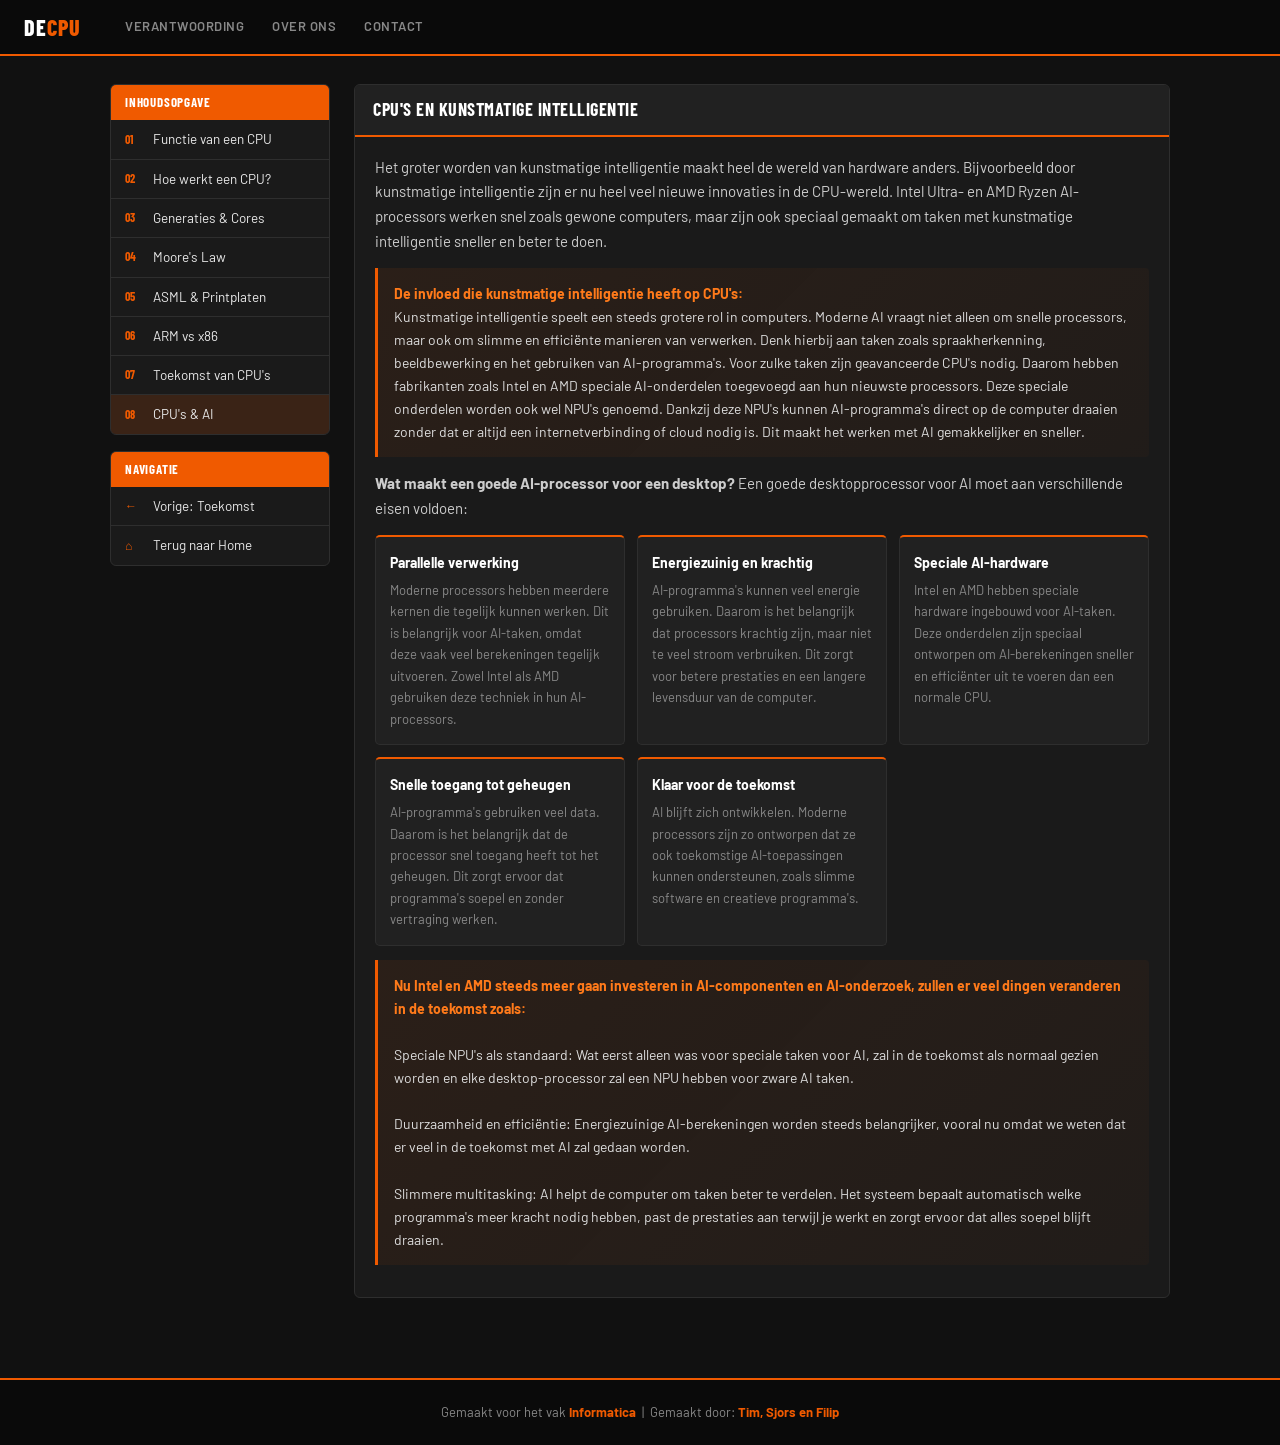
==== ai.html @ 3fb81363 "Website bestanden." ====
<!doctype html>
<html lang="nl">
  <head>
    <meta charset="UTF-8" />
    <meta name="viewport" content="width=device-width, initial-scale=1.0" />
    <title>CPU's &amp; AI</title>
    <link
      href="https://fonts.googleapis.com/css2?family=Barlow+Condensed:wght@400;600;700;800&family=Barlow:wght@400;500;600&display=swap"
      rel="stylesheet"
    />
    <link rel="stylesheet" href="style.css" />
    <link rel="icon" type="image/png" href="images/cpu.png" />
  </head>
  <body>
    <header id="topbar">
      <a href="index.html" class="logo">DE<span>CPU</span></a>
      <nav>
        <a href="verantwoording.html">Verantwoording</a>
        <a href="overons.html">Over Ons</a>
        <a href="contact.html">Contact</a>
      </nav>
      <button
        class="hamburger"
        onclick="this.previousElementSibling.classList.toggle('open')"
      >
        <span></span>
        <span></span>
        <span></span>
      </button>
    </header>

    <div class="page-wrap">
      <aside>
        <div class="side-box">
          <div class="side-box-title">Inhoudsopgave</div>
          <ul>
            <li>
              <a href="functie.html"
                ><span class="num">01</span>Functie van een CPU</a
              >
            </li>
            <li>
              <a href="werking.html"
                ><span class="num">02</span>Hoe werkt een CPU?</a
              >
            </li>
            <li>
              <a href="generaties.html"
                ><span class="num">03</span>Generaties &amp; Cores</a
              >
            </li>
            <li>
              <a href="moore.html"><span class="num">04</span>Moore's Law</a>
            </li>
            <li>
              <a href="asml.html"
                ><span class="num">05</span>ASML &amp; Printplaten</a
              >
            </li>
            <li>
              <a href="arm.html"><span class="num">06</span>ARM vs x86</a>
            </li>
            <li>
              <a href="toekomst.html"
                ><span class="num">07</span>Toekomst van CPU's</a
              >
            </li>
            <li class="active">
              <a href="ai.html"><span class="num">08</span>CPU's &amp; AI</a>
            </li>
          </ul>
        </div>
        <div class="side-box">
          <div class="side-box-title">Navigatie</div>
          <ul>
            <li>
              <a href="toekomst.html"
                ><span class="num">←</span>Vorige: Toekomst</a
              >
            </li>
            <li>
              <a href="index.html"><span class="num">⌂</span>Terug naar Home</a>
            </li>
          </ul>
        </div>
      </aside>

      <main>
        <div class="section-card" id="contact">
          <div class="section-header">
            <h2>CPU's en Kunstmatige Intelligentie</h2>
          </div>
          <div class="section-body">
            <p>
              Het groter worden van kunstmatige intelligentie maakt heel de
              wereld van hardware anders. Bijvoorbeeld door kunstmatige
              intelligentie zijn er nu heel veel nieuwe innovaties in de
              CPU-wereld. Intel Ultra- en AMD Ryzen AI-processors werken snel
              zoals gewone computers, maar zijn ook speciaal gemaakt om taken
              met kunstmatige intelligentie sneller en beter te doen.
            </p>

            <div class="highlight">
              <strong
                >De invloed die kunstmatige intelligentie heeft op
                CPU's:</strong
              ><br />
              Kunstmatige intelligentie speelt een steeds grotere rol in
              computers. Moderne AI vraagt niet alleen om snelle processors,
              maar ook om slimme en efficiënte manieren van verwerken. Denk
              hierbij aan taken zoals spraakherkenning, beeldbewerking en het
              gebruiken van AI-programma's. Voor zulke taken zijn geavanceerde
              CPU's nodig. Daarom hebben fabrikanten zoals Intel en AMD speciale
              AI-onderdelen toegevoegd aan hun nieuwste processors. Deze
              speciale onderdelen worden ook wel NPU's genoemd. Dankzij deze
              NPU's kunnen AI-programma's direct op de computer draaien zonder
              dat er altijd een internetverbinding of cloud nodig is. Dit maakt
              het werken met AI gemakkelijker en sneller.
            </div>

            <p>
              <strong
                >Wat maakt een goede AI-processor voor een desktop?</strong
              >
              Een goede desktopprocessor voor AI moet aan verschillende eisen
              voldoen:
            </p>

            <div class="ai-grid">
              <div class="ai-card">
                <h4>Parallelle verwerking</h4>
                <p>
                  Moderne processors hebben meerdere kernen die tegelijk kunnen
                  werken. Dit is belangrijk voor AI-taken, omdat deze vaak veel
                  berekeningen tegelijk uitvoeren. Zowel Intel als AMD gebruiken
                  deze techniek in hun AI-processors.
                </p>
              </div>
              <div class="ai-card">
                <h4>Energiezuinig en krachtig</h4>
                <p>
                  AI-programma's kunnen veel energie gebruiken. Daarom is het
                  belangrijk dat processors krachtig zijn, maar niet te veel
                  stroom verbruiken. Dit zorgt voor betere prestaties en een
                  langere levensduur van de computer.
                </p>
              </div>
              <div class="ai-card">
                <h4>Speciale AI-hardware</h4>
                <p>
                  Intel en AMD hebben speciale hardware ingebouwd voor AI-taken.
                  Deze onderdelen zijn speciaal ontworpen om AI-berekeningen
                  sneller en efficiënter uit te voeren dan een normale CPU.
                </p>
              </div>
              <div class="ai-card">
                <h4>Snelle toegang tot geheugen</h4>
                <p>
                  AI-programma's gebruiken veel data. Daarom is het belangrijk
                  dat de processor snel toegang heeft tot het geheugen. Dit
                  zorgt ervoor dat programma's soepel en zonder vertraging
                  werken.
                </p>
              </div>
              <div class="ai-card">
                <h4>Klaar voor de toekomst</h4>
                <p>
                  AI blijft zich ontwikkelen. Moderne processors zijn zo
                  ontworpen dat ze ook toekomstige AI-toepassingen kunnen
                  ondersteunen, zoals slimme software en creatieve programma's.
                </p>
              </div>
            </div>

            <div class="highlight" style="margin-top: 14px">
              <strong
                >Nu Intel en AMD steeds meer gaan investeren in AI-componenten
                en AI-onderzoek, zullen er veel dingen veranderen in de toekomst
                zoals:</strong
              ><br /><br />
              Speciale NPU's als standaard: Wat eerst alleen was voor speciale
              taken voor AI, zal in de toekomst als normaal gezien worden en
              elke desktop-processor zal een NPU hebben voor zware AI taken.<br /><br />
              Duurzaamheid en efficiëntie: Energiezuinige AI-berekeningen worden
              steeds belangrijker, vooral nu omdat we weten dat er veel in de
              toekomst met AI zal gedaan worden.<br /><br />
              Slimmere multitasking: AI helpt de computer om taken beter te
              verdelen. Het systeem bepaalt automatisch welke programma's meer
              kracht nodig hebben, past de prestaties aan terwijl je werkt en
              zorgt ervoor dat alles soepel blijft draaien.
            </div>
          </div>
        </div>
      </main>
    </div>

    <footer>
      Gemaakt voor het vak <strong>Informatica</strong> &nbsp;|&nbsp; Gemaakt
      door: <strong>Tim, Sjors en Filip</strong>
    </footer>
  </body>
</html>
---- style.css ----
:root {
  --bg: #111111;
  --surface: #1a1a1a;
  --card: #212121;
  --border: #2e2e2e;
  --orange: #f05a00;
  --orange2: #ff7a1a;
  --orange-glow: rgba(240, 90, 0, 0.15);
  --text: #e8e8e8;
  --muted: #888;
  --white: #ffffff;
}

* {
  margin: 0;
  padding: 0;
  box-sizing: border-box;
}

body {
  background: var(--bg);
  color: var(--text);
  font-family: "Barlow", sans-serif;
  font-size: 15px;
  line-height: 1.65;
}

/* ── TOP BAR ── */
#topbar {
  background: #0a0a0a;
  border-bottom: 2px solid var(--orange);
  padding: 0 24px;
  display: flex;
  align-items: center;
  height: 56px;
  position: sticky;
  top: 0;
  z-index: 100;
  gap: 32px;
}
#topbar .logo {
  font-family: "Barlow Condensed", sans-serif;
  font-weight: 800;
  font-size: 22px;
  color: var(--white);
  text-transform: uppercase;
  letter-spacing: 1px;
  flex-shrink: 0;
  text-decoration: none;
}
#topbar .logo span {
  color: var(--orange);
}
nav {
  display: flex;
  gap: 4px;
  flex-wrap: wrap;
}
nav a {
  color: var(--muted);
  text-decoration: none;
  font-size: 13px;
  font-weight: 600;
  padding: 6px 12px;
  border-radius: 4px;
  text-transform: uppercase;
  letter-spacing: 0.5px;
  transition: all 0.2s;
}
nav a:hover,
nav a.active {
  color: var(--orange);
  background: var(--orange-glow);
}
.active {
  color: var(--orange);
  background: var(--orange-glow);
}

/* ── HERO ── */
#hero {
  background: linear-gradient(135deg, #0f0f0f 0%, #1a0d00 60%, #0f0f0f 100%);
  border-bottom: 1px solid var(--border);
  padding: 48px 24px 40px;
  text-align: center;
  position: relative;
  overflow: hidden;
}
#hero::before {
  content: "";
  position: absolute;
  inset: 0;
  background: radial-gradient(
    ellipse 70% 60% at 50% 100%,
    rgba(240, 90, 0, 0.18) 0%,
    transparent 70%
  );
  pointer-events: none;
}
#hero h1 {
  font-family: "Barlow Condensed", sans-serif;
  font-weight: 800;
  font-size: clamp(36px, 6vw, 64px);
  text-transform: uppercase;
  letter-spacing: 2px;
  line-height: 1;
  color: var(--white);
  position: relative;
}
#hero h1 span {
  color: var(--orange);
}
#hero p {
  max-width: 700px;
  margin: 18px auto 0;
  color: #b0b0b0;
  font-size: 15px;
  position: relative;
}

/* ── LAYOUT ── */
.page-wrap {
  max-width: 1100px;
  margin: 0 auto;
  padding: 28px 20px 60px;
  display: grid;
  grid-template-columns: 220px 1fr;
  gap: 24px;
  align-items: start;
}

.page-wrap.no-sidebar {
  grid-template-columns: 1fr;
  max-width: 700px;
}

/* ── SIDEBAR ── */
aside {
  position: sticky;
  top: 72px;
}
.side-box {
  background: var(--surface);
  border: 1px solid var(--border);
  border-radius: 6px;
  overflow: hidden;
  margin-bottom: 16px;
}
.side-box-title {
  background: var(--orange);
  color: #fff;
  font-family: "Barlow Condensed", sans-serif;
  font-weight: 700;
  font-size: 13px;
  letter-spacing: 0.8px;
  text-transform: uppercase;
  padding: 7px 14px;
}
.side-box ul {
  list-style: none;
}
.side-box ul li a {
  display: flex;
  align-items: center;
  gap: 8px;
  padding: 8px 14px;
  color: var(--text);
  text-decoration: none;
  font-size: 13.5px;
  border-bottom: 1px solid var(--border);
  transition:
    background 0.15s,
    color 0.15s;
}
.side-box ul li:last-child a {
  border-bottom: none;
}
.side-box ul li a:hover {
  background: var(--orange-glow);
  color: var(--orange2);
}
.side-box ul li a .num {
  font-family: "Barlow Condensed", sans-serif;
  font-weight: 700;
  color: var(--orange);
  font-size: 12px;
  min-width: 20px;
}

/* ── MAIN CONTENT ── */
main {
  min-width: 0;
}

/* section cards */
.section-card {
  background: var(--surface);
  border: 1px solid var(--border);
  border-radius: 6px;
  margin-bottom: 20px;
  overflow: hidden;
  animation: fadeUp 0.4s ease both;
}
@keyframes fadeUp {
  from {
    opacity: 0;
    transform: translateY(12px);
  }
  to {
    opacity: 1;
    transform: translateY(0);
  }
}
.section-card:nth-child(2) {
  animation-delay: 0.05s;
}
.section-card:nth-child(3) {
  animation-delay: 0.1s;
}
.section-card:nth-child(4) {
  animation-delay: 0.15s;
}
.section-card:nth-child(5) {
  animation-delay: 0.2s;
}
.section-card:nth-child(6) {
  animation-delay: 0.25s;
}
.section-card:nth-child(7) {
  animation-delay: 0.3s;
}
.section-card:nth-child(8) {
  animation-delay: 0.35s;
}

.section-header {
  background: var(--card);
  border-bottom: 2px solid var(--orange);
  padding: 10px 18px;
  display: flex;
  align-items: center;
  gap: 10px;
}
.section-header h2 {
  font-family: "Barlow Condensed", sans-serif;
  font-weight: 700;
  font-size: 18px;
  letter-spacing: 0.5px;
  text-transform: uppercase;
  color: var(--white);
}

.section-body {
  padding: 18px 20px;
}
.section-body p {
  margin-bottom: 12px;
  color: #ccc;
}
.section-body p:last-child {
  margin-bottom: 0;
}

/* highlight box */
.highlight {
  background: linear-gradient(
    135deg,
    rgba(240, 90, 0, 0.08),
    rgba(240, 90, 0, 0.03)
  );
  border-left: 3px solid var(--orange);
  border-radius: 0 4px 4px 0;
  padding: 14px 16px;
  margin: 14px 0;
  color: #ddd;
  font-size: 14px;
}
.highlight strong {
  color: var(--orange2);
}

/* info grid */
.info-grid {
  display: grid;
  grid-template-columns: repeat(auto-fit, minmax(180px, 1fr));
  gap: 12px;
  margin-top: 14px;
}
.info-tile {
  background: var(--card);
  border: 1px solid var(--border);
  border-radius: 5px;
  padding: 14px;
}
.info-tile .tile-label {
  font-size: 11px;
  text-transform: uppercase;
  letter-spacing: 0.6px;
  color: var(--orange);
  font-weight: 700;
  margin-bottom: 6px;
}
.info-tile .tile-value {
  font-family: "Barlow Condensed", sans-serif;
  font-size: 17px;
  font-weight: 700;
  color: var(--white);
}
.info-tile p {
  font-size: 13px;
  color: var(--muted);
  margin-top: 4px;
}

/* steps */
.steps {
  margin-top: 14px;
}
.step {
  display: flex;
  gap: 14px;
  margin-bottom: 12px;
  align-items: flex-start;
}
.step-num {
  background: var(--orange);
  color: #fff;
  font-family: "Barlow Condensed", sans-serif;
  font-weight: 800;
  font-size: 16px;
  width: 30px;
  height: 30px;
  border-radius: 4px;
  display: flex;
  align-items: center;
  justify-content: center;
  flex-shrink: 0;
  margin-top: 2px;
}
.step-text strong {
  color: var(--white);
  display: block;
  margin-bottom: 2px;
  font-size: 14px;
}
.step-text span {
  color: var(--muted);
  font-size: 13px;
}

/* comparison table */
.cmp-table {
  width: 100%;
  border-collapse: collapse;
  margin-top: 14px;
  font-size: 13.5px;
}
.cmp-table th {
  background: var(--orange);
  color: #fff;
  font-family: "Barlow Condensed", sans-serif;
  text-transform: uppercase;
  font-size: 13px;
  letter-spacing: 0.5px;
  padding: 9px 14px;
  text-align: left;
}
.cmp-table td {
  padding: 9px 14px;
  border-bottom: 1px solid var(--border);
  color: #ccc;
}
.cmp-table tr:last-child td {
  border-bottom: none;
}
.cmp-table tr:nth-child(even) td {
  background: rgba(255, 255, 255, 0.02);
}
.cmp-table .tag {
  display: inline-block;
  background: var(--orange-glow);
  color: var(--orange2);
  font-size: 11px;
  font-weight: 700;
  padding: 2px 8px;
  border-radius: 3px;
  border: 1px solid rgba(240, 90, 0, 0.3);
  letter-spacing: 0.5px;
}
.cmp-table .tag.alt {
  background: rgba(80, 180, 255, 0.08);
  color: #60b8ff;
  border-color: rgba(80, 180, 255, 0.25);
}

/* moore timeline */
.timeline {
  margin-top: 16px;
  position: relative;
  padding-left: 28px;
}
.timeline::before {
  content: "";
  position: absolute;
  left: 5px;
  top: 8px;
  bottom: 8px;
  width: 2px;
  background: var(--orange);
  filter: brightness(0.4);
}
.tl-item {
  position: relative;
  margin-bottom: 16px;
}
.tl-dot {
  position: absolute;
  left: -28px;
  top: 4px;
  width: 12px;
  height: 12px;
  background: var(--orange);
  border-radius: 2px;
  border: 1px solid rgb(68, 27, 0);
  outline: 4px solid var(--surface);
}
.tl-year {
  font-family: "Barlow Condensed", sans-serif;
  font-weight: 700;
  color: var(--orange);
  font-size: 14px;
}
.tl-text {
  font-size: 13.5px;
  color: #bbb;
}

/* AI feature cards */
.ai-grid {
  display: grid;
  grid-template-columns: repeat(auto-fit, minmax(200px, 1fr));
  gap: 12px;
  margin-top: 14px;
}
.ai-card {
  background: var(--card);
  border: 1px solid var(--border);
  border-radius: 5px;
  padding: 14px;
  border-top: 2px solid var(--orange);
}
.ai-card h4 {
  color: var(--white);
  font-size: 14px;
  margin-bottom: 6px;
}
.ai-card p {
  font-size: 13px;
  color: var(--muted);
  margin: 0;
}

/* footer */
footer {
  background: #0a0a0a;
  border-top: 2px solid var(--orange);
  text-align: center;
  padding: 22px;
  color: var(--muted);
  font-size: 13px;
}
footer strong {
  color: var(--orange);
}

@media (max-width: 700px) {
  .page-wrap {
    grid-template-columns: 1fr;
  }
  aside {
    position: static;
  }
}
/* Nav cards op homepage */
a.nav-card {
  text-decoration: none;
  display: block;
  transition:
    border-color 0.2s,
    transform 0.15s;
}
a.nav-card:hover {
  border-color: var(--orange);
  transform: translateY(-2px);
}
a.nav-card h4 {
  color: var(--white);
}
a.nav-card p {
  color: var(--muted);
}

/* Footer email link */
footer a {
  color: var(--orange2);
  text-decoration: none;
}
footer a:hover {
  text-decoration: underline;
}

/* Nav cards op homepage */
a.nav-card {
  text-decoration: none;
  display: block;
  transition:
    border-color 0.2s,
    transform 0.15s;
}
a.nav-card:hover {
  border-color: var(--orange);
  transform: translateY(-2px);
}
a.nav-card h4 {
  color: var(--white);
}
a.nav-card p {
  color: var(--muted);
}

/* Footer email link */
footer a {
  color: var(--orange2);
  text-decoration: none;
}
footer a:hover {
  text-decoration: underline;
}

/* Sticky footer fix */
body {
  display: flex;
  flex-direction: column;
  min-height: 100vh;
}
.page-wrap {
  flex: 1;
}

/* Hero twee kolommen met afbeelding */
.hero-inner {
  display: flex;
  align-items: center;
  justify-content: center;
  gap: 40px;
  max-width: 1100px;
  margin: 0 auto;
}
.hero-text {
  flex: 1;
  text-align: left;
}
.hero-text .badge-row {
  justify-content: flex-start;
}
.hero-image {
  flex-shrink: 0;
}
.hero-image img {
  width: 260px;
  height: auto;
  filter: drop-shadow(0 8px 32px rgba(240, 90, 0, 0.25));
  animation: floatImg 4s ease-in-out infinite;
}
@keyframes floatImg {
  0%,
  100% {
    transform: translateY(0);
  }
  50% {
    transform: translateY(-10px);
  }
}
@media (max-width: 700px) {
  .hero-inner {
    flex-direction: column;
    text-align: center;
  }
  .hero-text {
    text-align: center;
  }
  .hero-text .badge-row {
    justify-content: center;
  }
  .hero-image img {
    width: 180px;
  }
}
/* Hamburger menu */
.hamburger {
  display: none;
  flex-direction: column;
  gap: 5px;
  cursor: pointer;
  margin-left: auto;
  padding: 6px;
  background: none;
  border: none;
}
.hamburger span {
  display: block;
  width: 24px;
  height: 2px;
  background: var(--text);
  border-radius: 2px;
  transition: all 0.3s;
}
@media (max-width: 700px) {
  .hamburger {
    display: flex;
  }
  nav {
    display: none;
    flex-direction: column;
    position: absolute;
    top: 56px;
    left: 0;
    right: 0;
    background: #0a0a0a;
    border-bottom: 2px solid var(--orange);
    padding: 10px 0;
    z-index: 99;
  }
  nav.open {
    display: flex;
  }
  nav a {
    padding: 10px 24px;
    border-radius: 0;
  }
  #topbar {
    position: relative;
  }
}

/* Contact formulier */
.contact-form {
  margin-top: 20px;
  display: flex;
  flex-direction: column;
  gap: 16px;
}
.form-group {
  display: flex;
  flex-direction: column;
  gap: 6px;
}
.form-group label {
  font-size: 13px;
  font-weight: 600;
  text-transform: uppercase;
  letter-spacing: 0.5px;
  color: var(--orange);
}
.form-group input,
.form-group textarea {
  background: var(--card);
  border: 1px solid var(--border);
  border-radius: 5px;
  padding: 10px 14px;
  color: var(--text);
  font-family: "Barlow", sans-serif;
  font-size: 14px;
  transition: border-color 0.2s;
  resize: vertical;
}
.form-group input:focus,
.form-group textarea:focus {
  outline: none;
  border-color: var(--orange);
}
.form-group input::placeholder,
.form-group textarea::placeholder {
  color: var(--muted);
}
.submit-btn {
  align-self: flex-start;
  background: var(--orange);
  color: #fff;
  border: none;
  border-radius: 5px;
  padding: 10px 28px;
  font-family: "Barlow Condensed", sans-serif;
  font-size: 16px;
  font-weight: 700;
  letter-spacing: 0.5px;
  text-transform: uppercase;
  cursor: pointer;
  transition:
    background 0.2s,
    transform 0.15s;
}
.submit-btn:hover {
  background: var(--orange2);
  transform: translateY(-2px);
}
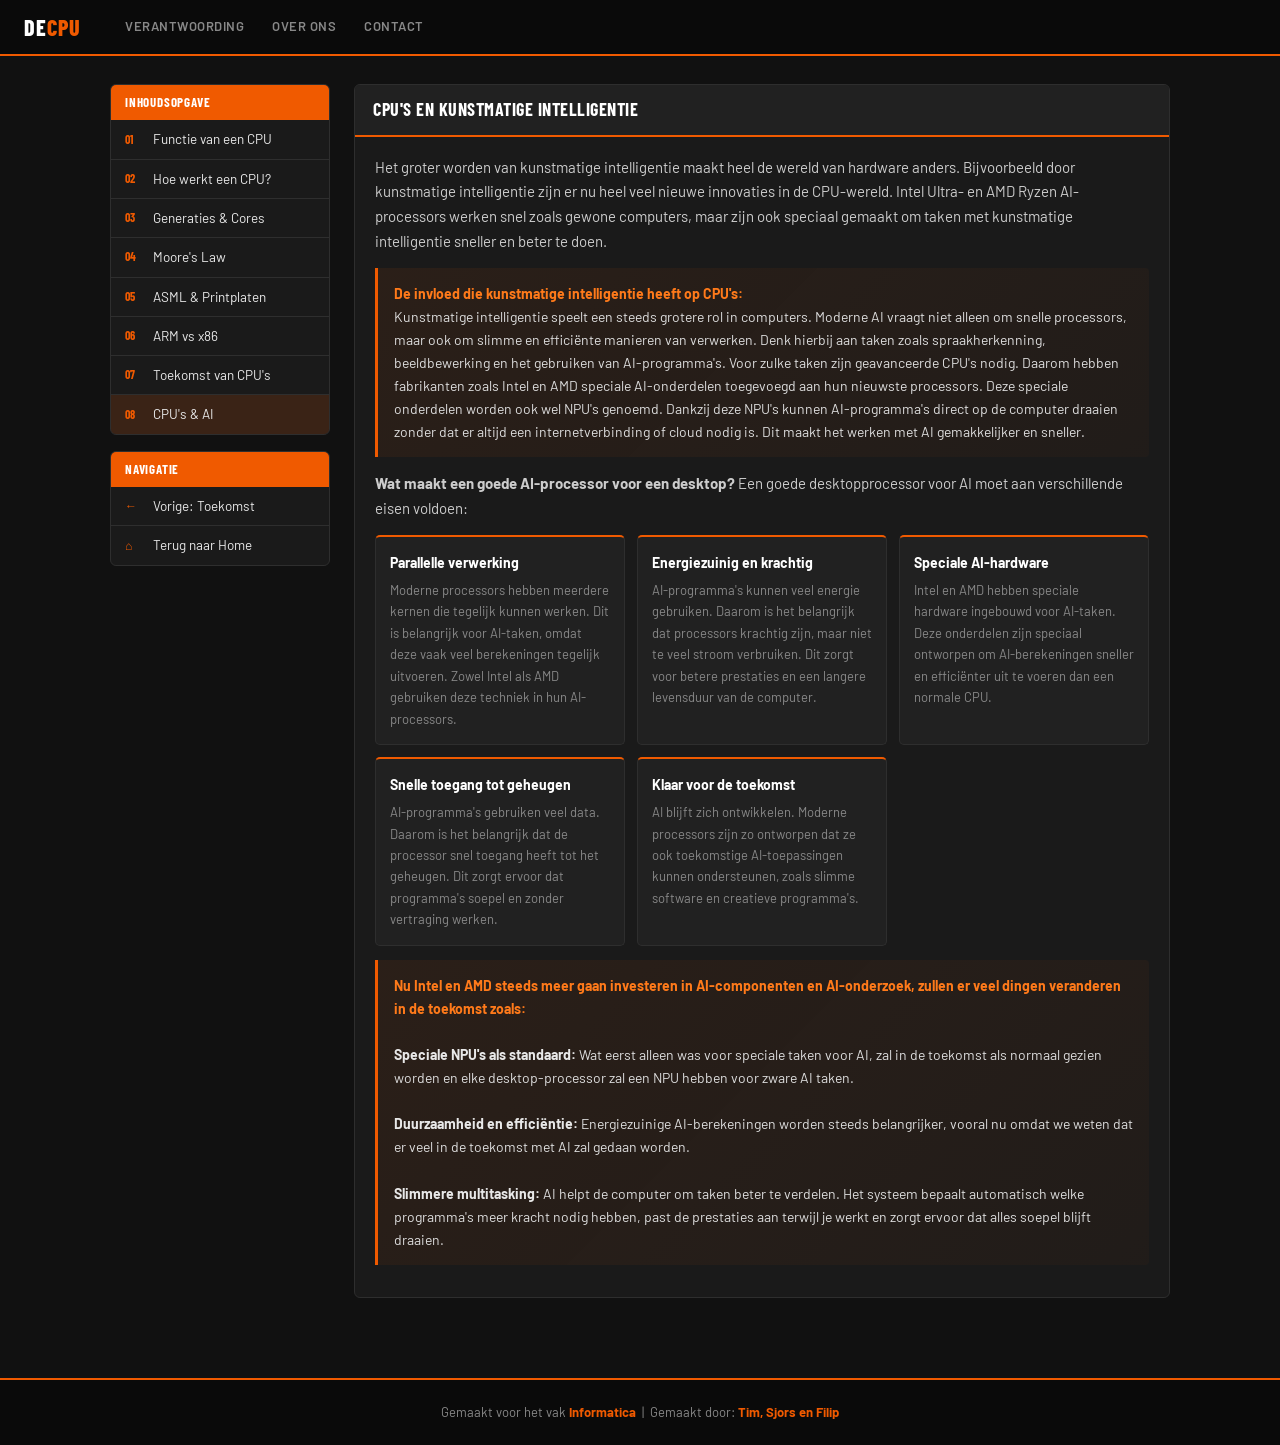
==== commit 2b09c115: "Add files via upload" ====
--- a/ai.html
+++ b/ai.html
@@ -178,16 +178,23 @@
                 en AI-onderzoek, zullen er veel dingen veranderen in de toekomst
                 zoals:</strong
               ><br /><br />
-              Speciale NPU's als standaard: Wat eerst alleen was voor speciale
-              taken voor AI, zal in de toekomst als normaal gezien worden en
-              elke desktop-processor zal een NPU hebben voor zware AI taken.<br /><br />
-              Duurzaamheid en efficiëntie: Energiezuinige AI-berekeningen worden
-              steeds belangrijker, vooral nu omdat we weten dat er veel in de
-              toekomst met AI zal gedaan worden.<br /><br />
-              Slimmere multitasking: AI helpt de computer om taken beter te
-              verdelen. Het systeem bepaalt automatisch welke programma's meer
-              kracht nodig hebben, past de prestaties aan terwijl je werkt en
-              zorgt ervoor dat alles soepel blijft draaien.
+              <strong style="color: var(--text)"
+                >Speciale NPU's als standaard:</strong
+              >
+              Wat eerst alleen was voor speciale taken voor AI, zal in de
+              toekomst als normaal gezien worden en elke desktop-processor zal
+              een NPU hebben voor zware AI taken.<br /><br />
+              <strong style="color: var(--text)"
+                >Duurzaamheid en efficiëntie:</strong
+              >
+              Energiezuinige AI-berekeningen worden steeds belangrijker, vooral
+              nu omdat we weten dat er veel in de toekomst met AI zal gedaan
+              worden.<br /><br />
+              <strong style="color: var(--text)">Slimmere multitasking:</strong>
+              AI helpt de computer om taken beter te verdelen. Het systeem
+              bepaalt automatisch welke programma's meer kracht nodig hebben,
+              past de prestaties aan terwijl je werkt en zorgt ervoor dat alles
+              soepel blijft draaien.
             </div>
           </div>
         </div>
--- a/style.css
+++ b/style.css
@@ -279,39 +279,6 @@
   color: var(--orange2);
 }
 
-/* info grid */
-.info-grid {
-  display: grid;
-  grid-template-columns: repeat(auto-fit, minmax(180px, 1fr));
-  gap: 12px;
-  margin-top: 14px;
-}
-.info-tile {
-  background: var(--card);
-  border: 1px solid var(--border);
-  border-radius: 5px;
-  padding: 14px;
-}
-.info-tile .tile-label {
-  font-size: 11px;
-  text-transform: uppercase;
-  letter-spacing: 0.6px;
-  color: var(--orange);
-  font-weight: 700;
-  margin-bottom: 6px;
-}
-.info-tile .tile-value {
-  font-family: "Barlow Condensed", sans-serif;
-  font-size: 17px;
-  font-weight: 700;
-  color: var(--white);
-}
-.info-tile p {
-  font-size: 13px;
-  color: var(--muted);
-  margin-top: 4px;
-}
-
 /* steps */
 .steps {
   margin-top: 14px;
